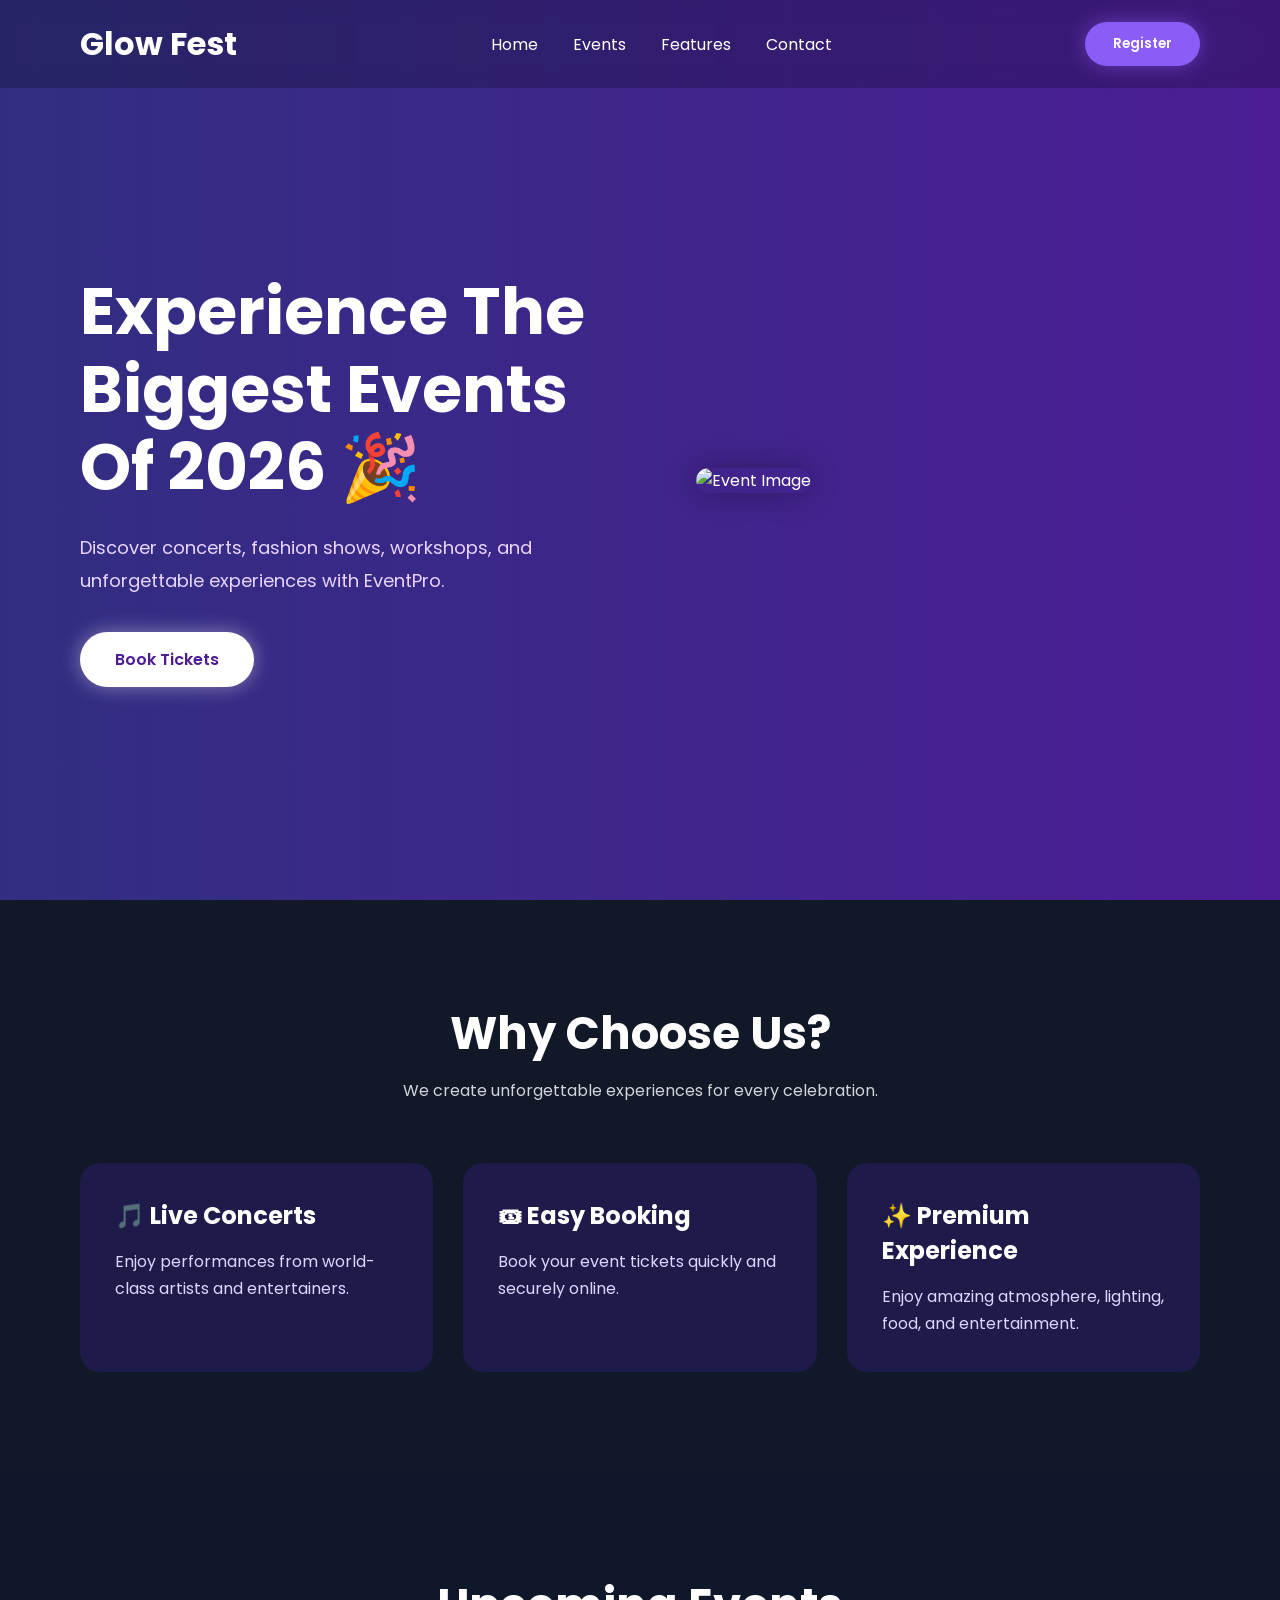
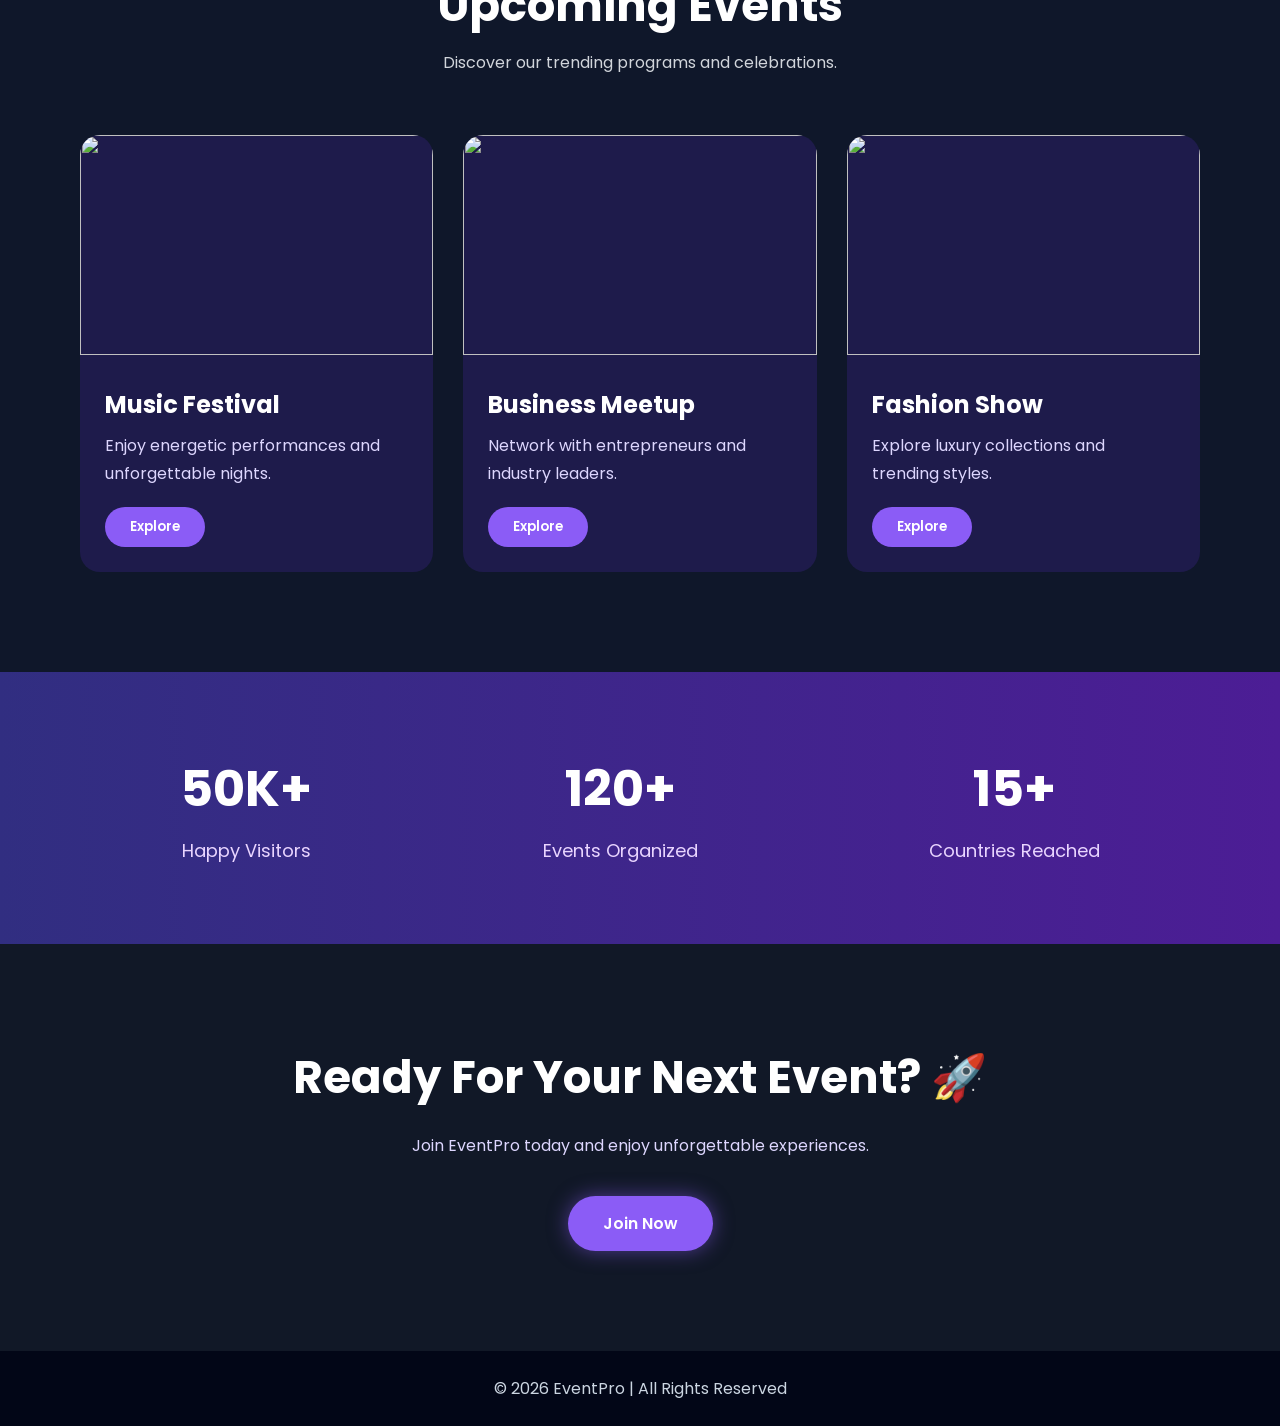
==== index.html @ 67b25c0a "Rename event.html to index.html" ====
<!DOCTYPE html>
<html lang="en">
<head>
    <meta charset="UTF-8">
    <meta name="viewport" content="width=device-width, initial-scale=1.0">
    <title>GlowFest</title>
    <link href="https://fonts.googleapis.com/css2?family=Poppins:wght@300;400;500;600;700&display=swap" rel="stylesheet">

    <style>

        *{
            margin:0;
            padding:0;
            box-sizing:border-box;
            font-family:'Poppins',sans-serif;
        }

        body{
            background:#0f172a;
            color:white;
        }

        nav{
            width:100%;
            padding:20px 80px;
            display:flex;
            justify-content:space-between;
            align-items:center;
            position:fixed;
            top:0;
            left:0;
            background:rgba(0,0,0,0.2);
            backdrop-filter:blur(10px);
            z-index:1000;
        }

        .logo{
            font-size:32px;
            font-weight:700;
            color:white;
        }

        nav ul{
            display:flex;
            list-style:none;
            gap:35px;
        }

        nav ul li a{
            text-decoration:none;
            color:white;
            transition:0.3s;
        }

        nav ul li a:hover{
            color:#c4b5fd;
        }

        .nav-btn{
            padding:12px 28px;
            border:none;
            border-radius:30px;
            background:#8b5cf6;
            color:white;
            cursor:pointer;
            transition:0.3s;
            font-weight:600;
            box-shadow:0 0 20px rgba(139,92,246,0.5);
        }

        .nav-btn:hover{
            background:#7c3aed;
            transform:scale(1.05);
        }

        .hero{
            min-height:100vh;
            display:flex;
            justify-content:space-between;
            align-items:center;
            padding:140px 80px 80px;
            background: linear-gradient(to right, #312e81, #4c1d95);
        }

        .hero-text{
            width:50%;
        }

        .hero-text h1{
            font-size:65px;
            line-height:1.2;
            margin-bottom:25px;
            color:white;
        }

        .hero-text p{
            font-size:18px;
            line-height:1.8;
            margin-bottom:35px;
            color:#e9d5ff;
        }

        .hero-btn{
            padding:15px 35px;
            border:none;
            border-radius:35px;
            background:white;
            color:#4c1d95;
            font-size:16px;
            font-weight:600;
            cursor:pointer;
            transition:0.3s;
            box-shadow:0 0 20px rgba(255,255,255,0.4);
        }

        .hero-btn:hover{
            background:#ede9fe;
            transform:translateY(-5px);
        }

        .hero-image{
            width:45%;
        }

        .hero-image img{
            width:100%;
            border-radius:20px;
            animation:float 3s ease-in-out infinite;
            box-shadow:0 0 30px rgba(0,0,0,0.3);
        }

        @keyframes float{

            0%{
                transform:translateY(0px);
            }

            50%{
                transform:translateY(-15px);
            }

            100%{
                transform:translateY(0px);
            }

        }

        .features{
            padding:100px 80px;
            background:#111827;
        }

        .section-title{
            text-align:center;
            margin-bottom:60px;
        }

        .section-title h2{
            font-size:45px;
            margin-bottom:10px;
            color:white;
        }

        .section-title p{
            color:#d1d5db;
        }

        .feature-container{
            display:grid;
            grid-template-columns:repeat(auto-fit,minmax(250px,1fr));
            gap:30px;
        }

        .card{
            background:#1e1b4b;
            padding:35px;
            border-radius:20px;
            transition:0.3s;
        }

        .card:hover{
            transform:translateY(-10px);
            background:#312e81;
        }

        .card h3{
            font-size:24px;
            margin-bottom:15px;
            color:white;
        }

        .card p{
            color:#ddd6fe;
            line-height:1.7;
        }

        .events{
            padding:100px 80px;
            background:#0f172a;
        }

        .event-container{
            display:grid;
            grid-template-columns:repeat(auto-fit,minmax(300px,1fr));
            gap:30px;
        }

        .event-card{
            background:#1e1b4b;
            border-radius:20px;
            overflow:hidden;
            transition:0.3s;
        }

        .event-card:hover{
            transform:scale(1.03);
        }

        .event-card img{
            width:100%;
            height:220px;
            object-fit:cover;
        }

        .event-content{
            padding:25px;
        }

        .event-content h3{
            font-size:24px;
            margin-bottom:10px;
            color:white;
        }

        .event-content p{
            color:#ddd6fe;
            line-height:1.7;
            margin-bottom:20px;
        }

        .event-btn{
            padding:10px 25px;
            border:none;
            border-radius:25px;
            background:#8b5cf6;
            color:white;
            cursor:pointer;
            transition:0.3s;
            font-weight:600;
        }

        .event-btn:hover{
            background:#7c3aed;
        }

        .stats{
            padding:80px;
            background: linear-gradient(to right, #312e81, #4c1d95);
            display:flex;
            justify-content:space-around;
            flex-wrap:wrap;
            text-align:center;
            gap:30px;
        }

        .stat h2{
            font-size:50px;
            margin-bottom:10px;
            color:white;
        }

        .stat p{
            font-size:18px;
            color:#e9d5ff;
        }

        .contact{
            padding:100px 80px;
            background:#111827;
            text-align:center;
        }

        .contact h2{
            font-size:45px;
            margin-bottom:20px;
            color:white;
        }

        .contact p{
            color:#ddd6fe;
            margin-bottom:35px;
            line-height:1.8;
        }

        .contact button{
            padding:15px 35px;
            border:none;
            border-radius:35px;
            background:#8b5cf6;
            color:white;
            font-size:16px;
            font-weight:600;
            cursor:pointer;
            transition:0.3s;
            box-shadow:0 0 20px rgba(139,92,246,0.5);
        }

        .contact button:hover{
            background:#7c3aed;
        }

        footer{
            background:#020617;
            padding:25px;
            text-align:center;
            color:#cbd5e1;
        }

        @media(max-width:900px){

            nav{
                padding:20px 30px;
            }

            nav ul{
                display:none;
            }

            .hero{
                flex-direction:column;
                text-align:center;
                padding:140px 30px 60px;
            }

            .hero-text{
                width:100%;
            }

            .hero-text h1{
                font-size:42px;
            }

            .hero-image{
                width:100%;
                margin-top:50px;
            }

            .features,
            .events,
            .contact{
                padding:80px 30px;
            }

            .stats{
                padding:60px 30px;
            }

        }

    </style>

</head>

<body>

    <nav>

        <div class="logo">Glow Fest</div>
        <ul>
            <li><a href="#">Home</a></li>
            <li><a href="#">Events</a></li>
            <li><a href="#">Features</a></li>
            <li><a href="#">Contact</a></li>
        </ul>
        <button class="nav-btn">Register</button>

    </nav>

    <section class="hero">

        <div class="hero-text">
            <h1>Experience The Biggest Events Of 2026 🎉</h1>
            <p>
                Discover concerts, fashion shows, workshops, and unforgettable experiences with EventPro.
            </p>
            <button class="hero-btn">Book Tickets</button>
        </div>

        <div class="hero-image">
            <img src="https://images.unsplash.com/photo-1492684223066-81342ee5ff30?q=80&w=1200&auto=format&fit=crop" alt="Event Image">
        </div>

    </section>

    <section class="features">

        <div class="section-title">
            <h2>Why Choose Us?</h2>
            <p>
                We create unforgettable experiences for every celebration.
            </p>
        </div>

        <div class="feature-container">

            <div class="card">
                <h3>🎵 Live Concerts</h3>
                <p>
                    Enjoy performances from world-class artists and entertainers.
                </p>
            </div>

            <div class="card">
                <h3>🎟 Easy Booking</h3>
                <p>
                    Book your event tickets quickly and securely online.
                </p>
            </div>

            <div class="card">
                <h3>✨ Premium Experience</h3>
                <p>
                    Enjoy amazing atmosphere, lighting, food, and entertainment.
                </p>
            </div>

        </div>

    </section>

    <section class="events">

        <div class="section-title">
            <h2>Upcoming Events</h2>
            <p>
                Discover our trending programs and celebrations.
            </p>
        </div>

        <div class="event-container">

            <div class="event-card">
                <img src="https://images.unsplash.com/photo-1506157786151-b8491531f063?q=80&w=1200&auto=format&fit=crop">
                <div class="event-content">
                    <h3>Music Festival</h3>
                    <p>
                        Enjoy energetic performances and unforgettable nights.
                    </p>
                    <button class="event-btn">Explore</button>
                </div>
            </div>

            <div class="event-card">
                <img src="https://images.unsplash.com/photo-1511578314322-379afb476865?q=80&w=1200&auto=format&fit=crop">
                <div class="event-content">
                    <h3>Business Meetup</h3>
                    <p>
                        Network with entrepreneurs and industry leaders.
                    </p>
                    <button class="event-btn">Explore</button>
                </div>
            </div>

            <div class="event-card">
                <img src="https://images.unsplash.com/photo-1529156069898-49953e39b3ac?q=80&w=1200&auto=format&fit=crop">
                <div class="event-content">
                    <h3>Fashion Show</h3>
                    <p>
                        Explore luxury collections and trending styles.
                    </p>
                    <button class="event-btn">Explore</button>
                </div>
            </div>

        </div>

    </section>

    <section class="stats">

        <div class="stat">
            <h2>50K+</h2>
            <p>Happy Visitors</p>
        </div>

        <div class="stat">
            <h2>120+</h2>
            <p>Events Organized</p>
        </div>

        <div class="stat">
            <h2>15+</h2>
            <p>Countries Reached</p>
        </div>

    </section>

    <section class="contact">

        <h2>Ready For Your Next Event? 🚀</h2>
        <p>
            Join EventPro today and enjoy unforgettable experiences.
        </p>
        <button>Join Now</button>

    </section>

    <footer>
        © 2026 EventPro | All Rights Reserved
    </footer>

</body>
</html>
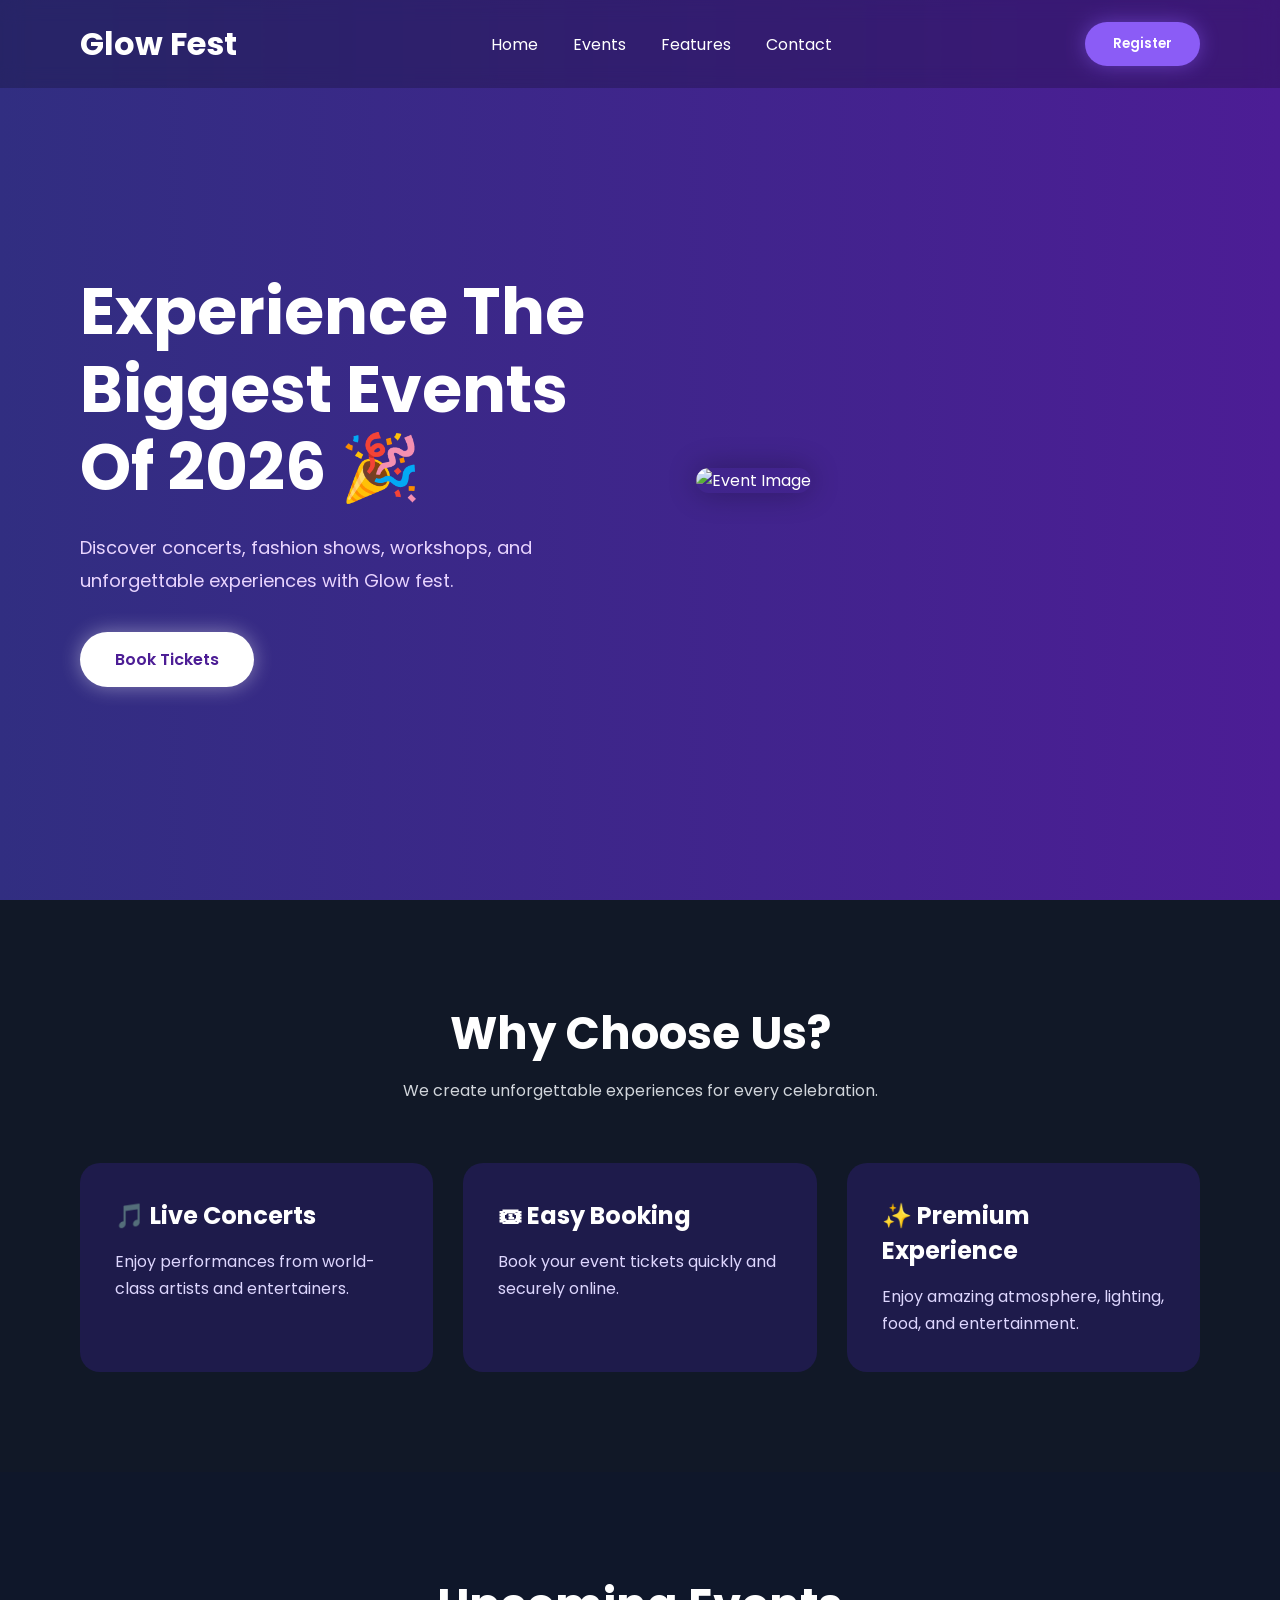
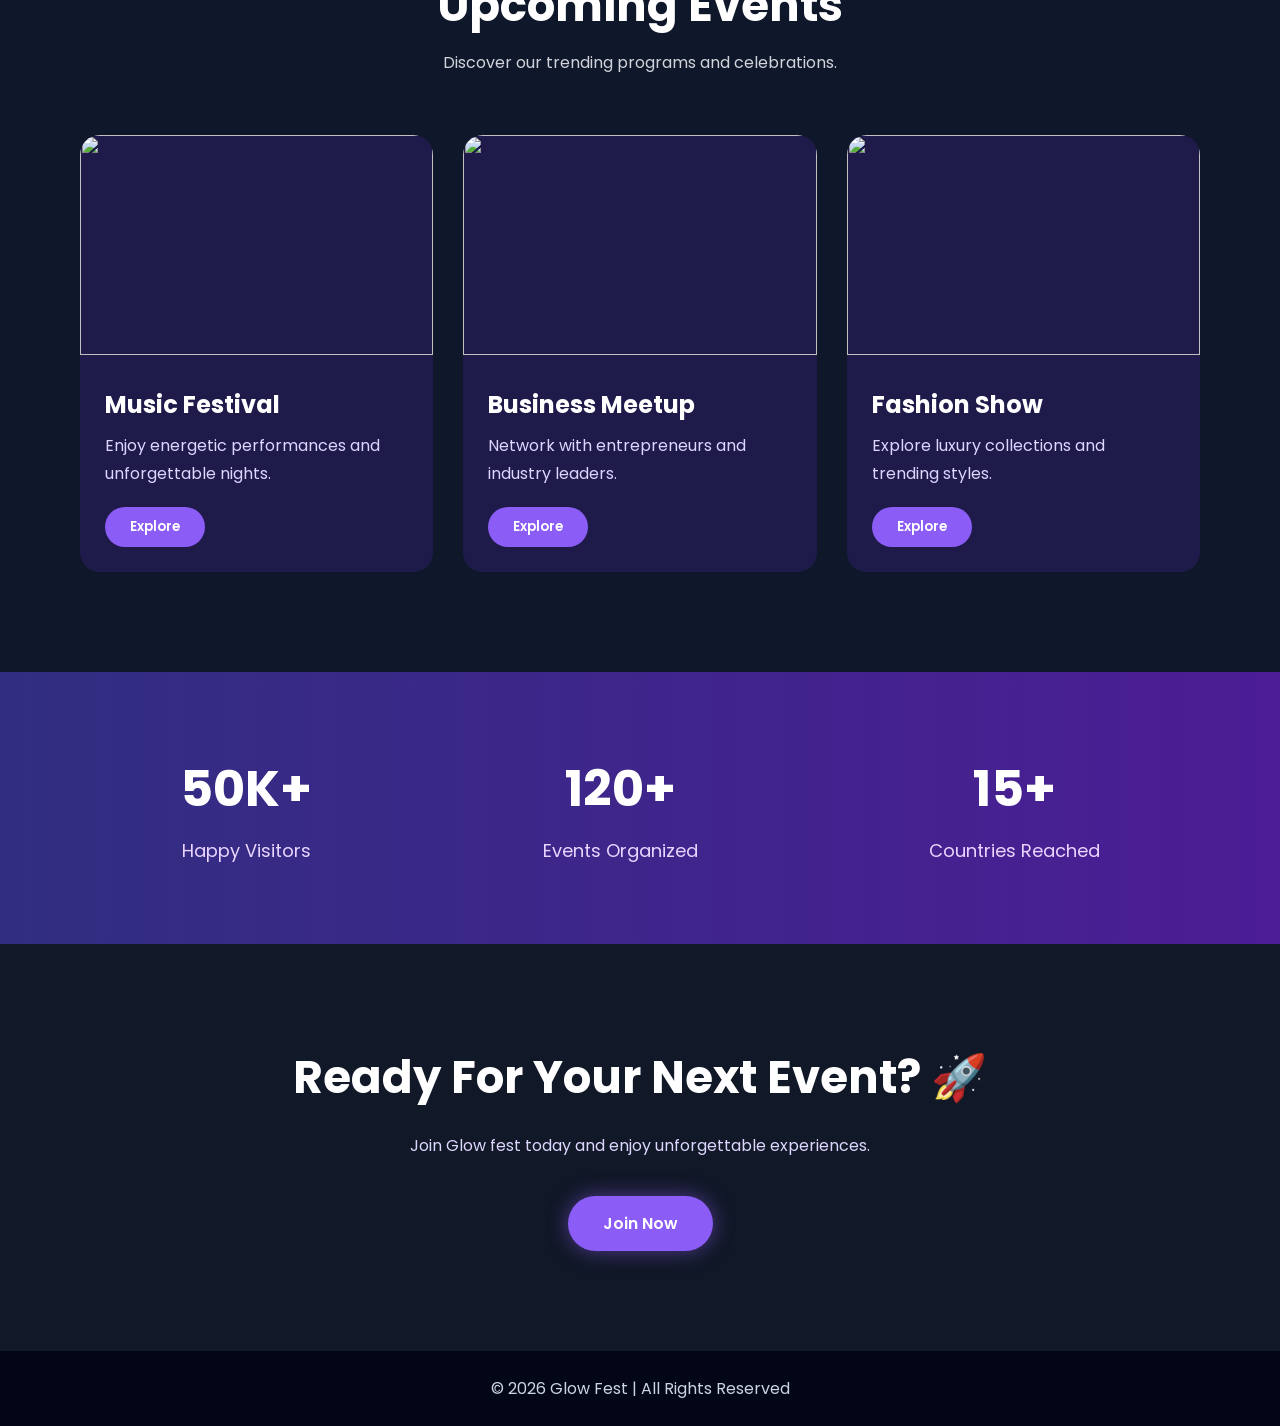
==== commit 6fa9beff: "Update index.html" ====
--- a/index.html
+++ b/index.html
@@ -4,6 +4,7 @@
     <meta charset="UTF-8">
     <meta name="viewport" content="width=device-width, initial-scale=1.0">
     <title>GlowFest</title>
+
     <link href="https://fonts.googleapis.com/css2?family=Poppins:wght@300;400;500;600;700&display=swap" rel="stylesheet">
 
     <style>
@@ -381,7 +382,7 @@
         <div class="hero-text">
             <h1>Experience The Biggest Events Of 2026 🎉</h1>
             <p>
-                Discover concerts, fashion shows, workshops, and unforgettable experiences with EventPro.
+                Discover concerts, fashion shows, workshops, and unforgettable experiences with Glow fest.
             </p>
             <button class="hero-btn">Book Tickets</button>
         </div>
@@ -499,14 +500,14 @@
 
         <h2>Ready For Your Next Event? 🚀</h2>
         <p>
-            Join EventPro today and enjoy unforgettable experiences.
+            Join Glow fest today and enjoy unforgettable experiences.
         </p>
         <button>Join Now</button>
 
     </section>
 
     <footer>
-        © 2026 EventPro | All Rights Reserved
+        © 2026 Glow Fest | All Rights Reserved
     </footer>
 
 </body>
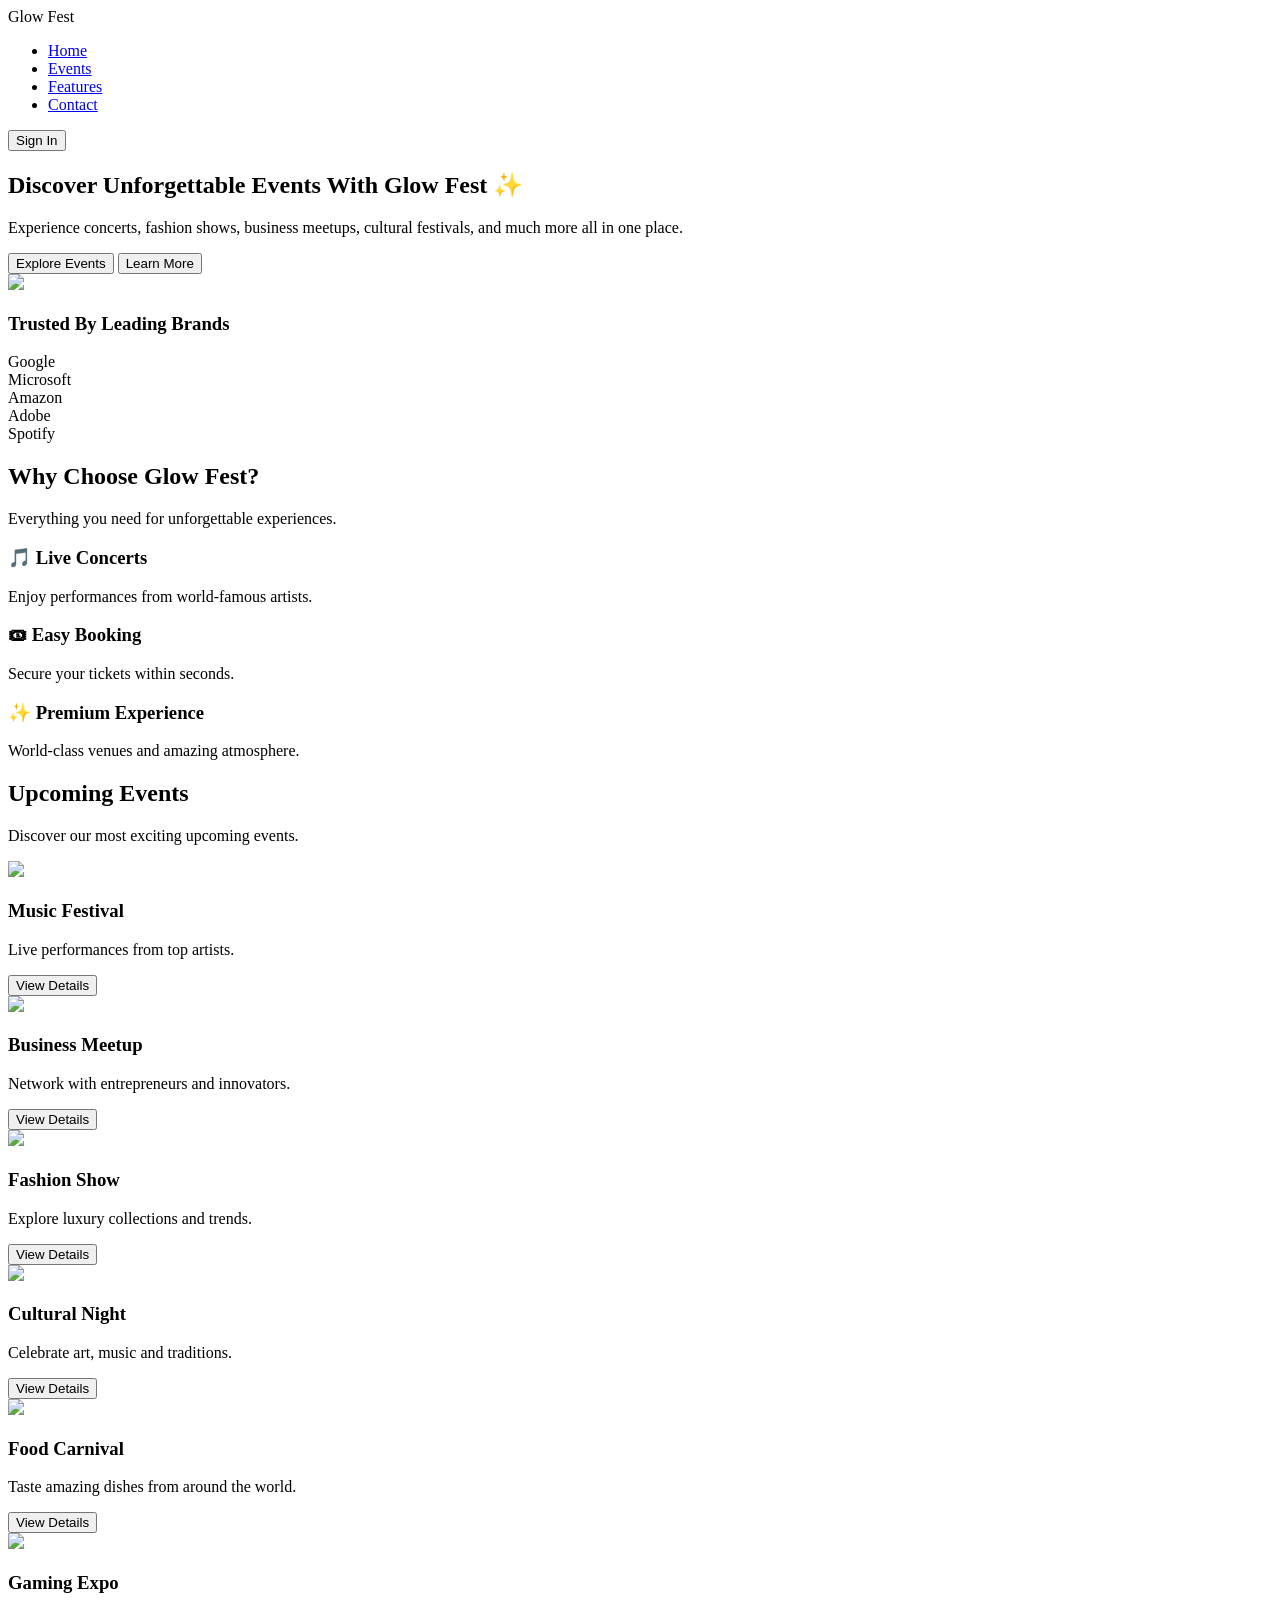
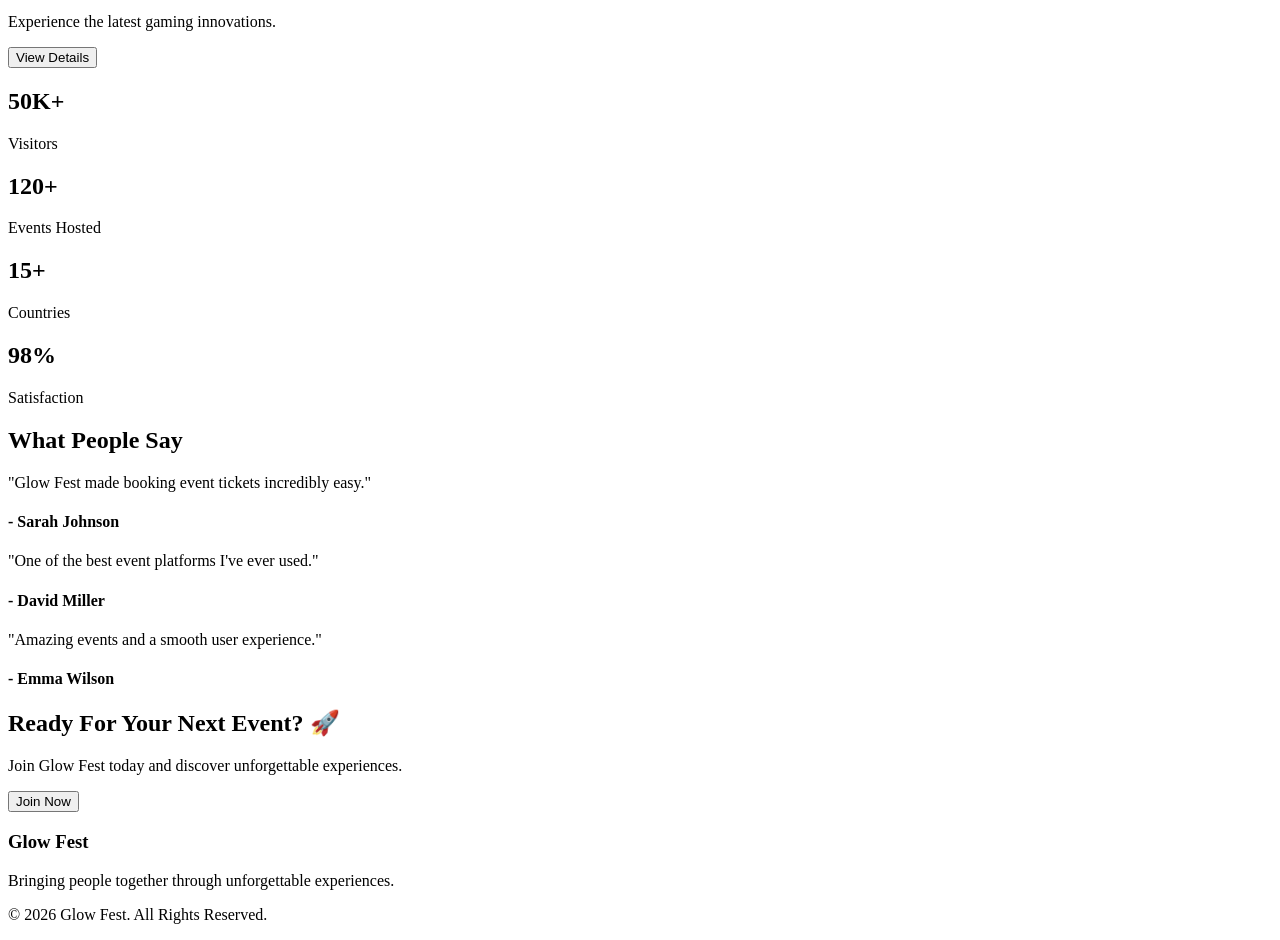
==== commit f4b530ce: "updated landing page" ====
--- a/index.html
+++ b/index.html
@@ -3,402 +3,83 @@
 <head>
     <meta charset="UTF-8">
     <meta name="viewport" content="width=device-width, initial-scale=1.0">
-    <title>GlowFest</title>
-
-    <link href="https://fonts.googleapis.com/css2?family=Poppins:wght@300;400;500;600;700&display=swap" rel="stylesheet">
-
-    <style>
-
-        *{
-            margin:0;
-            padding:0;
-            box-sizing:border-box;
-            font-family:'Poppins',sans-serif;
-        }
-
-        body{
-            background:#0f172a;
-            color:white;
-        }
-
-        nav{
-            width:100%;
-            padding:20px 80px;
-            display:flex;
-            justify-content:space-between;
-            align-items:center;
-            position:fixed;
-            top:0;
-            left:0;
-            background:rgba(0,0,0,0.2);
-            backdrop-filter:blur(10px);
-            z-index:1000;
-        }
-
-        .logo{
-            font-size:32px;
-            font-weight:700;
-            color:white;
-        }
-
-        nav ul{
-            display:flex;
-            list-style:none;
-            gap:35px;
-        }
-
-        nav ul li a{
-            text-decoration:none;
-            color:white;
-            transition:0.3s;
-        }
-
-        nav ul li a:hover{
-            color:#c4b5fd;
-        }
-
-        .nav-btn{
-            padding:12px 28px;
-            border:none;
-            border-radius:30px;
-            background:#8b5cf6;
-            color:white;
-            cursor:pointer;
-            transition:0.3s;
-            font-weight:600;
-            box-shadow:0 0 20px rgba(139,92,246,0.5);
-        }
-
-        .nav-btn:hover{
-            background:#7c3aed;
-            transform:scale(1.05);
-        }
-
-        .hero{
-            min-height:100vh;
-            display:flex;
-            justify-content:space-between;
-            align-items:center;
-            padding:140px 80px 80px;
-            background: linear-gradient(to right, #312e81, #4c1d95);
-        }
-
-        .hero-text{
-            width:50%;
-        }
-
-        .hero-text h1{
-            font-size:65px;
-            line-height:1.2;
-            margin-bottom:25px;
-            color:white;
-        }
-
-        .hero-text p{
-            font-size:18px;
-            line-height:1.8;
-            margin-bottom:35px;
-            color:#e9d5ff;
-        }
-
-        .hero-btn{
-            padding:15px 35px;
-            border:none;
-            border-radius:35px;
-            background:white;
-            color:#4c1d95;
-            font-size:16px;
-            font-weight:600;
-            cursor:pointer;
-            transition:0.3s;
-            box-shadow:0 0 20px rgba(255,255,255,0.4);
-        }
-
-        .hero-btn:hover{
-            background:#ede9fe;
-            transform:translateY(-5px);
-        }
-
-        .hero-image{
-            width:45%;
-        }
-
-        .hero-image img{
-            width:100%;
-            border-radius:20px;
-            animation:float 3s ease-in-out infinite;
-            box-shadow:0 0 30px rgba(0,0,0,0.3);
-        }
-
-        @keyframes float{
-
-            0%{
-                transform:translateY(0px);
-            }
-
-            50%{
-                transform:translateY(-15px);
-            }
-
-            100%{
-                transform:translateY(0px);
-            }
-
-        }
-
-        .features{
-            padding:100px 80px;
-            background:#111827;
-        }
-
-        .section-title{
-            text-align:center;
-            margin-bottom:60px;
-        }
-
-        .section-title h2{
-            font-size:45px;
-            margin-bottom:10px;
-            color:white;
-        }
-
-        .section-title p{
-            color:#d1d5db;
-        }
-
-        .feature-container{
-            display:grid;
-            grid-template-columns:repeat(auto-fit,minmax(250px,1fr));
-            gap:30px;
-        }
-
-        .card{
-            background:#1e1b4b;
-            padding:35px;
-            border-radius:20px;
-            transition:0.3s;
-        }
-
-        .card:hover{
-            transform:translateY(-10px);
-            background:#312e81;
-        }
-
-        .card h3{
-            font-size:24px;
-            margin-bottom:15px;
-            color:white;
-        }
-
-        .card p{
-            color:#ddd6fe;
-            line-height:1.7;
-        }
-
-        .events{
-            padding:100px 80px;
-            background:#0f172a;
-        }
-
-        .event-container{
-            display:grid;
-            grid-template-columns:repeat(auto-fit,minmax(300px,1fr));
-            gap:30px;
-        }
-
-        .event-card{
-            background:#1e1b4b;
-            border-radius:20px;
-            overflow:hidden;
-            transition:0.3s;
-        }
-
-        .event-card:hover{
-            transform:scale(1.03);
-        }
-
-        .event-card img{
-            width:100%;
-            height:220px;
-            object-fit:cover;
-        }
-
-        .event-content{
-            padding:25px;
-        }
-
-        .event-content h3{
-            font-size:24px;
-            margin-bottom:10px;
-            color:white;
-        }
-
-        .event-content p{
-            color:#ddd6fe;
-            line-height:1.7;
-            margin-bottom:20px;
-        }
-
-        .event-btn{
-            padding:10px 25px;
-            border:none;
-            border-radius:25px;
-            background:#8b5cf6;
-            color:white;
-            cursor:pointer;
-            transition:0.3s;
-            font-weight:600;
-        }
-
-        .event-btn:hover{
-            background:#7c3aed;
-        }
-
-        .stats{
-            padding:80px;
-            background: linear-gradient(to right, #312e81, #4c1d95);
-            display:flex;
-            justify-content:space-around;
-            flex-wrap:wrap;
-            text-align:center;
-            gap:30px;
-        }
-
-        .stat h2{
-            font-size:50px;
-            margin-bottom:10px;
-            color:white;
-        }
-
-        .stat p{
-            font-size:18px;
-            color:#e9d5ff;
-        }
-
-        .contact{
-            padding:100px 80px;
-            background:#111827;
-            text-align:center;
-        }
-
-        .contact h2{
-            font-size:45px;
-            margin-bottom:20px;
-            color:white;
-        }
-
-        .contact p{
-            color:#ddd6fe;
-            margin-bottom:35px;
-            line-height:1.8;
-        }
-
-        .contact button{
-            padding:15px 35px;
-            border:none;
-            border-radius:35px;
-            background:#8b5cf6;
-            color:white;
-            font-size:16px;
-            font-weight:600;
-            cursor:pointer;
-            transition:0.3s;
-            box-shadow:0 0 20px rgba(139,92,246,0.5);
-        }
-
-        .contact button:hover{
-            background:#7c3aed;
-        }
-
-        footer{
-            background:#020617;
-            padding:25px;
-            text-align:center;
-            color:#cbd5e1;
-        }
-
-        @media(max-width:900px){
-
-            nav{
-                padding:20px 30px;
-            }
-
-            nav ul{
-                display:none;
-            }
-
-            .hero{
-                flex-direction:column;
-                text-align:center;
-                padding:140px 30px 60px;
-            }
-
-            .hero-text{
-                width:100%;
-            }
-
-            .hero-text h1{
-                font-size:42px;
-            }
-
-            .hero-image{
-                width:100%;
-                margin-top:50px;
-            }
-
-            .features,
-            .events,
-            .contact{
-                padding:80px 30px;
-            }
-
-            .stats{
-                padding:60px 30px;
-            }
-
-        }
-
-    </style>
-
+    <title>Glow Fest</title>
+
+    <link href="https://fonts.googleapis.com/css2?family=Poppins:wght@300;400;500;600;700;800&display=swap" rel="stylesheet">
 </head>
 
 <body>
 
     <nav>
-
         <div class="logo">Glow Fest</div>
-        <ul>
-            <li><a href="#">Home</a></li>
-            <li><a href="#">Events</a></li>
-            <li><a href="#">Features</a></li>
-            <li><a href="#">Contact</a></li>
-        </ul>
-        <button class="nav-btn">Register</button>
-
+
+        <div class="nav-right">
+            <ul>
+                <li><a href="#">Home</a></li>
+                <li><a href="#events">Events</a></li>
+                <li><a href="#features">Features</a></li>
+                <li><a href="#contact">Contact</a></li>
+            </ul>
+
+            <button class="nav-btn">Sign In</button>
+        </div>
     </nav>
 
     <section class="hero">
 
         <div class="hero-text">
-            <h1>Experience The Biggest Events Of 2026 🎉</h1>
+
+            <h1>
+                Discover Unforgettable Events With Glow Fest ✨
+            </h1>
+
             <p>
-                Discover concerts, fashion shows, workshops, and unforgettable experiences with Glow fest.
+                Experience concerts, fashion shows, business meetups,
+                cultural festivals, and much more all in one place.
             </p>
-            <button class="hero-btn">Book Tickets</button>
+
+            <div class="hero-buttons">
+                <button class="hero-btn">
+                    Explore Events
+                </button>
+
+                <button class="hero-btn secondary-btn">
+                    Learn More
+                </button>
+            </div>
+
         </div>
 
         <div class="hero-image">
-            <img src="https://images.unsplash.com/photo-1492684223066-81342ee5ff30?q=80&w=1200&auto=format&fit=crop" alt="Event Image">
-        </div>
-
-    </section>
-
-    <section class="features">
+
+            <img src="https://images.unsplash.com/photo-1492684223066-81342ee5ff30?q=80&w=1200&auto=format&fit=crop">
+
+        </div>
+
+    </section>
+
+    <section class="trusted">
+
+        <h3>Trusted By Leading Brands</h3>
+
+        <div class="brand-container">
+
+            <div class="brand">Google</div>
+            <div class="brand">Microsoft</div>
+            <div class="brand">Amazon</div>
+            <div class="brand">Adobe</div>
+            <div class="brand">Spotify</div>
+
+        </div>
+
+    </section>
+
+    <section class="features" id="features">
 
         <div class="section-title">
-            <h2>Why Choose Us?</h2>
+            <h2>Why Choose Glow Fest?</h2>
             <p>
-                We create unforgettable experiences for every celebration.
+                Everything you need for unforgettable experiences.
             </p>
         </div>
 
@@ -407,34 +88,35 @@
             <div class="card">
                 <h3>🎵 Live Concerts</h3>
                 <p>
-                    Enjoy performances from world-class artists and entertainers.
+                    Enjoy performances from world-famous artists.
                 </p>
             </div>
 
             <div class="card">
                 <h3>🎟 Easy Booking</h3>
                 <p>
-                    Book your event tickets quickly and securely online.
+                    Secure your tickets within seconds.
                 </p>
             </div>
 
             <div class="card">
                 <h3>✨ Premium Experience</h3>
                 <p>
-                    Enjoy amazing atmosphere, lighting, food, and entertainment.
-                </p>
-            </div>
-
-        </div>
-
-    </section>
-
-    <section class="events">
+                    World-class venues and amazing atmosphere.
+                </p>
+            </div>
+
+        </div>
+
+    </section>
+
+    <section class="events" id="events">
 
         <div class="section-title">
             <h2>Upcoming Events</h2>
+
             <p>
-                Discover our trending programs and celebrations.
+                Discover our most exciting upcoming events.
             </p>
         </div>
 
@@ -442,34 +124,97 @@
 
             <div class="event-card">
                 <img src="https://images.unsplash.com/photo-1506157786151-b8491531f063?q=80&w=1200&auto=format&fit=crop">
+
                 <div class="event-content">
                     <h3>Music Festival</h3>
-                    <p>
-                        Enjoy energetic performances and unforgettable nights.
-                    </p>
-                    <button class="event-btn">Explore</button>
+
+                    <p>
+                        Live performances from top artists.
+                    </p>
+
+                    <button class="event-btn">
+                        View Details
+                    </button>
                 </div>
             </div>
 
             <div class="event-card">
                 <img src="https://images.unsplash.com/photo-1511578314322-379afb476865?q=80&w=1200&auto=format&fit=crop">
+
                 <div class="event-content">
                     <h3>Business Meetup</h3>
-                    <p>
-                        Network with entrepreneurs and industry leaders.
-                    </p>
-                    <button class="event-btn">Explore</button>
+
+                    <p>
+                        Network with entrepreneurs and innovators.
+                    </p>
+
+                    <button class="event-btn">
+                        View Details
+                    </button>
                 </div>
             </div>
 
             <div class="event-card">
                 <img src="https://images.unsplash.com/photo-1529156069898-49953e39b3ac?q=80&w=1200&auto=format&fit=crop">
+
                 <div class="event-content">
                     <h3>Fashion Show</h3>
-                    <p>
-                        Explore luxury collections and trending styles.
-                    </p>
-                    <button class="event-btn">Explore</button>
+
+                    <p>
+                        Explore luxury collections and trends.
+                    </p>
+
+                    <button class="event-btn">
+                        View Details
+                    </button>
+                </div>
+            </div>
+
+            <div class="event-card">
+                <img src="https://images.unsplash.com/photo-1517457373958-b7bdd4587205?q=80&w=1200&auto=format&fit=crop">
+
+                <div class="event-content">
+                    <h3>Cultural Night</h3>
+
+                    <p>
+                        Celebrate art, music and traditions.
+                    </p>
+
+                    <button class="event-btn">
+                        View Details
+                    </button>
+                </div>
+            </div>
+
+            <div class="event-card">
+                <img src="https://images.unsplash.com/photo-1558008258-3256797b43f3?q=80&w=1200&auto=format&fit=crop">
+
+                <div class="event-content">
+                    <h3>Food Carnival</h3>
+
+                    <p>
+                        Taste amazing dishes from around the world.
+                    </p>
+
+                    <button class="event-btn">
+                        View Details
+                    </button>
+                </div>
+            </div>
+
+            <div class="event-card">
+                <img src="https://images.unsplash.com/photo-1542751110-97427bbecf20?q=80&w=1200&auto=format&fit=crop">
+
+                <div class="event-content">
+                    <h3>Gaming Expo</h3>
+
+                    <p>
+                        Experience the latest gaming innovations.
+                    </p>
+
+                    <button class="event-btn">
+                        View Details
+                    </button>
                 </div>
             </div>
 
@@ -481,34 +226,90 @@
 
         <div class="stat">
             <h2>50K+</h2>
-            <p>Happy Visitors</p>
+            <p>Visitors</p>
         </div>
 
         <div class="stat">
             <h2>120+</h2>
-            <p>Events Organized</p>
+            <p>Events Hosted</p>
         </div>
 
         <div class="stat">
             <h2>15+</h2>
-            <p>Countries Reached</p>
-        </div>
-
-    </section>
-
-    <section class="contact">
+            <p>Countries</p>
+        </div>
+
+        <div class="stat">
+            <h2>98%</h2>
+            <p>Satisfaction</p>
+        </div>
+
+    </section>
+
+    <section class="testimonials">
+
+        <div class="section-title">
+            <h2>What People Say</h2>
+        </div>
+
+        <div class="testimonial-container">
+
+            <div class="testimonial-card">
+                <p>
+                    "Glow Fest made booking event tickets incredibly easy."
+                </p>
+
+                <h4>- Sarah Johnson</h4>
+            </div>
+
+            <div class="testimonial-card">
+                <p>
+                    "One of the best event platforms I've ever used."
+                </p>
+
+                <h4>- David Miller</h4>
+            </div>
+
+            <div class="testimonial-card">
+                <p>
+                    "Amazing events and a smooth user experience."
+                </p>
+
+                <h4>- Emma Wilson</h4>
+            </div>
+
+        </div>
+
+    </section>
+
+    <section class="contact" id="contact">
 
         <h2>Ready For Your Next Event? 🚀</h2>
+
         <p>
-            Join Glow fest today and enjoy unforgettable experiences.
+            Join Glow Fest today and discover unforgettable experiences.
         </p>
-        <button>Join Now</button>
+
+        <button>
+            Join Now
+        </button>
 
     </section>
 
     <footer>
-        © 2026 Glow Fest | All Rights Reserved
+
+        <h3>Glow Fest</h3>
+
+        <p>
+            Bringing people together through unforgettable experiences.
+        </p>
+
+        <p>
+            © 2026 Glow Fest. All Rights Reserved.
+        </p>
+
     </footer>
 
 </body>
 </html>
+
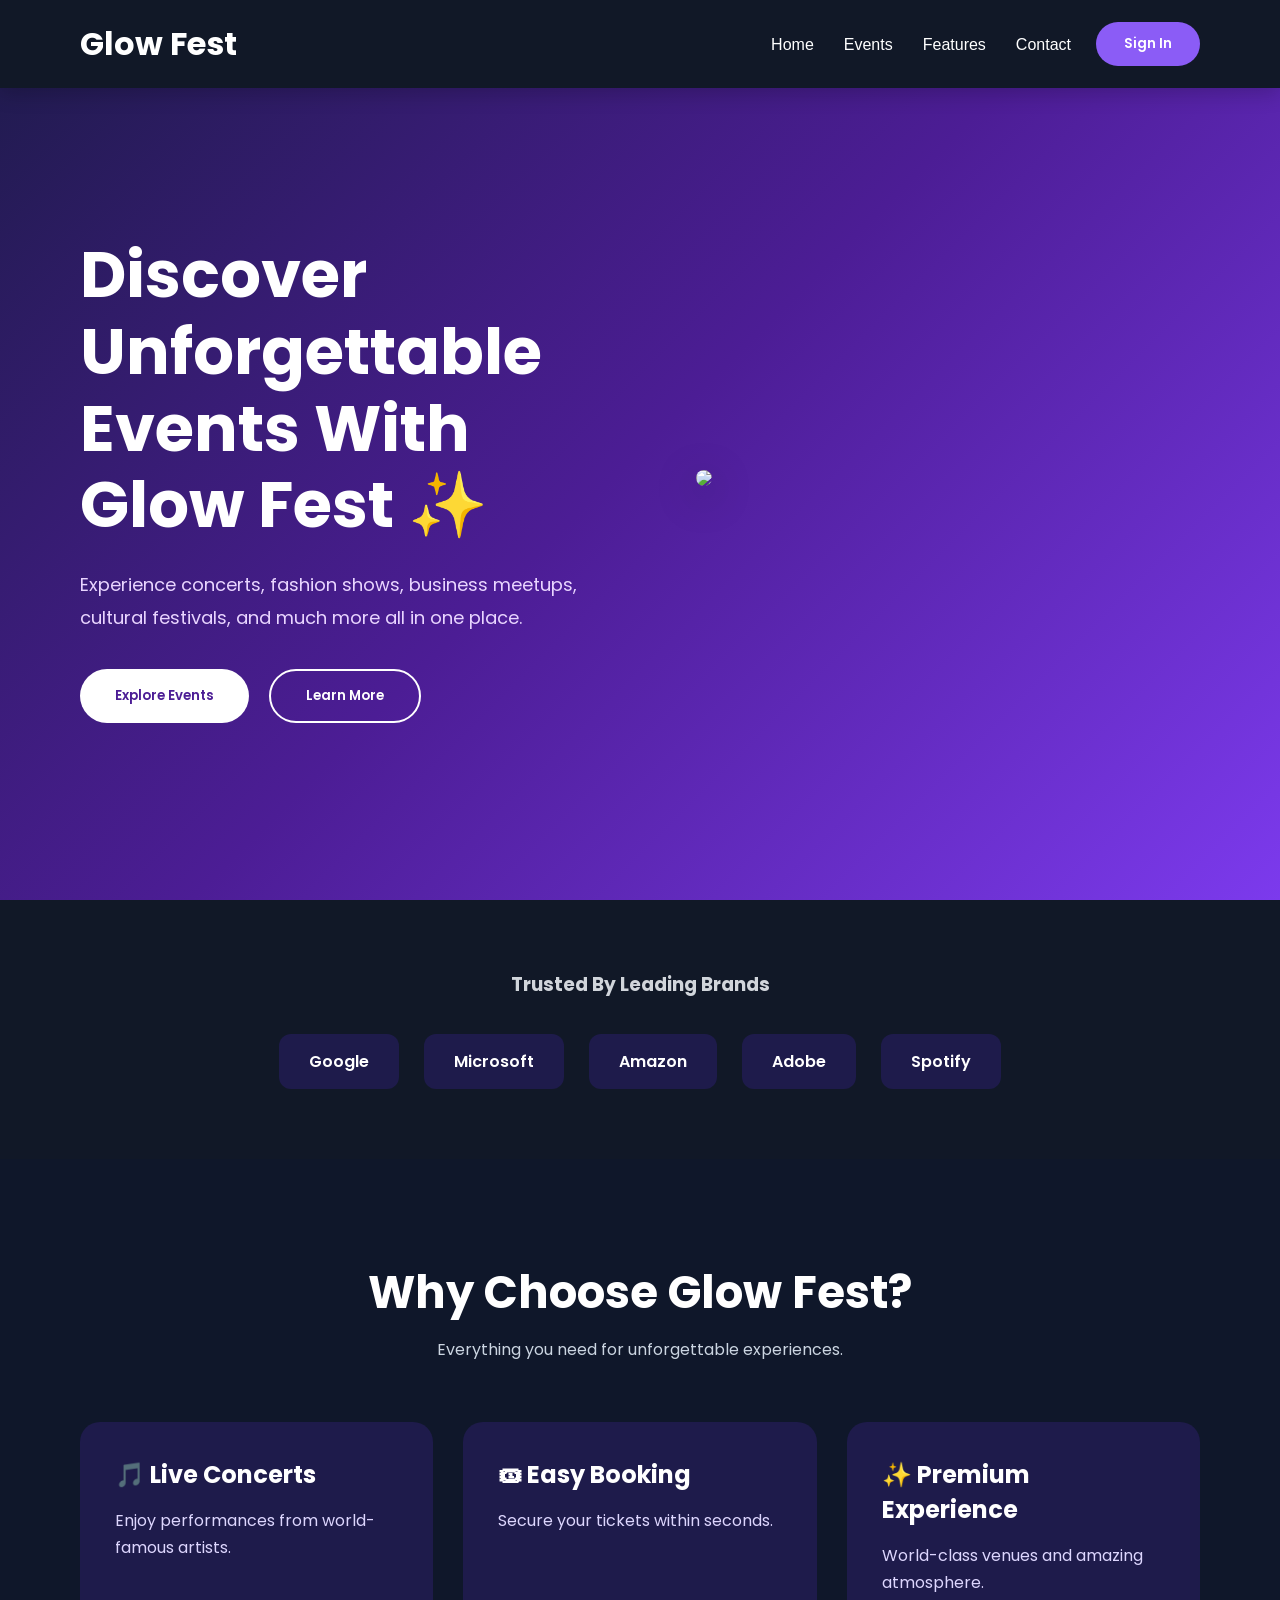
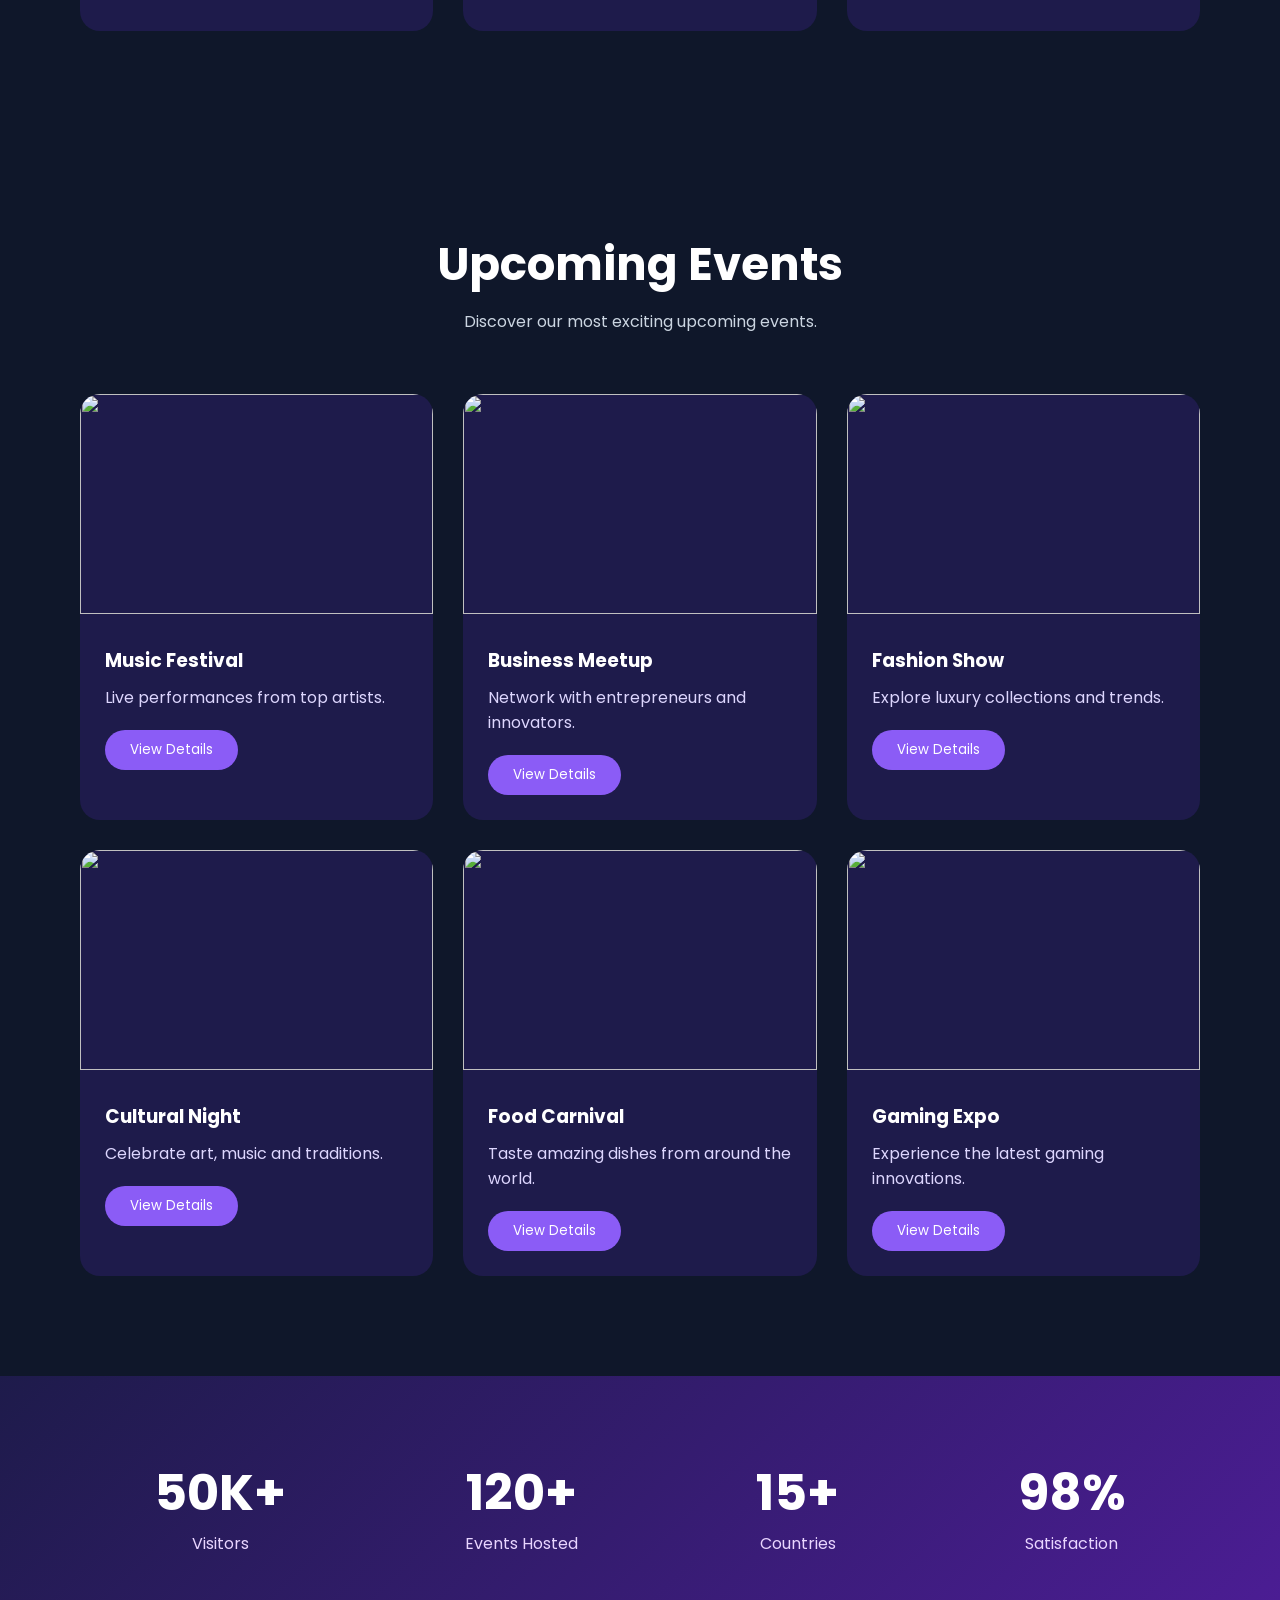
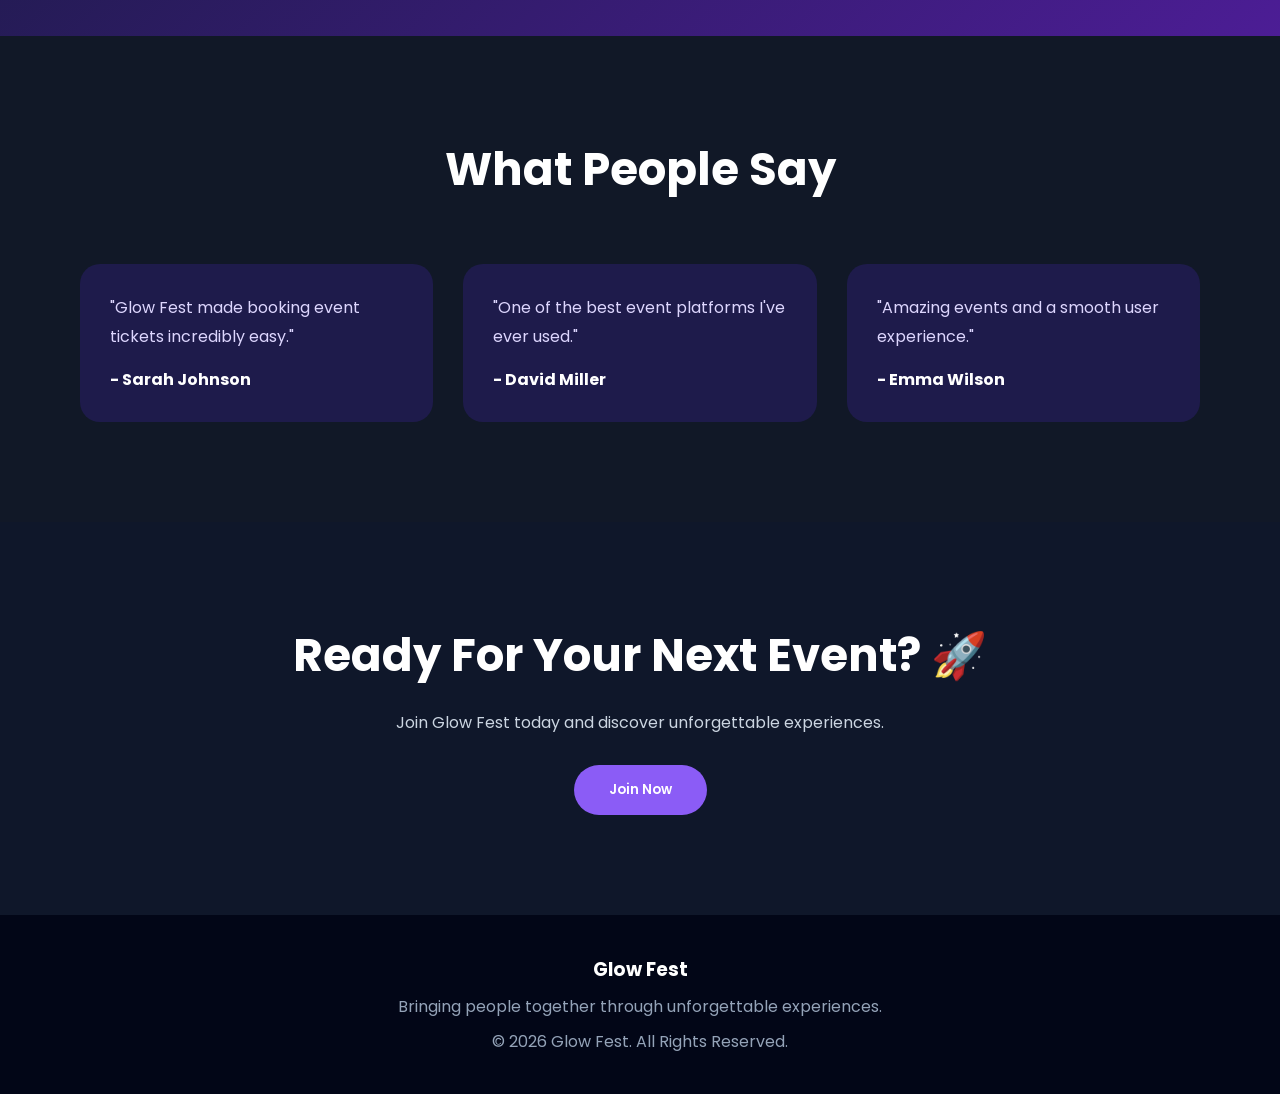
==== commit 9fb7bd4f: "updated landing page" ====
--- a/index.html
+++ b/index.html
@@ -4,6 +4,7 @@
     <meta charset="UTF-8">
     <meta name="viewport" content="width=device-width, initial-scale=1.0">
     <title>Glow Fest</title>
+    <link rel="stylesheet" href="style.css">
 
     <link href="https://fonts.googleapis.com/css2?family=Poppins:wght@300;400;500;600;700;800&display=swap" rel="stylesheet">
 </head>
--- a/style.css
+++ b/style.css
@@ -0,0 +1,385 @@
+*{
+    margin:0;
+    padding:0;
+    box-sizing:border-box;
+    font-family:'Poppins',sans-serif;
+}
+
+html{
+    scroll-behavior:smooth;
+}
+
+body{
+    background:#0f172a;
+    color:white;
+}
+
+nav{
+    width:100%;
+    padding:20px 80px;
+    display:flex;
+    justify-content:space-between;
+    align-items:center;
+    position:fixed;
+    top:0;
+    left:0;
+    background:#111827;
+    z-index:1000;
+    box-shadow:0 5px 20px rgba(0,0,0,0.2);
+}
+
+.logo{
+    font-size:32px;
+    font-weight:700;
+}
+
+.nav-right{
+    display:flex;
+    align-items:center;
+    gap:25px;
+}
+
+nav ul{
+    display:flex;
+    list-style:none;
+    gap:30px;
+}
+
+nav ul li a{
+    text-decoration:none;
+    color:white;
+    font-weight:500;
+    transition:0.3s;
+}
+
+nav ul li a:hover{
+    color:#c4b5fd;
+}
+
+.nav-btn{
+    padding:12px 28px;
+    border:none;
+    border-radius:30px;
+    background:#8b5cf6;
+    color:white;
+    cursor:pointer;
+    font-weight:600;
+    transition:0.3s;
+}
+
+.nav-btn:hover{
+    background:#7c3aed;
+}
+
+.hero{
+    min-height:100vh;
+    display:flex;
+    align-items:center;
+    justify-content:space-between;
+    padding:140px 80px 80px;
+    background:linear-gradient(135deg,#1e1b4b,#4c1d95,#7c3aed);
+}
+
+.hero-text{
+    width:50%;
+}
+
+.hero-text h1{
+    font-size:64px;
+    line-height:1.2;
+    margin-bottom:25px;
+}
+
+.hero-text p{
+    font-size:18px;
+    color:#e9d5ff;
+    line-height:1.8;
+    margin-bottom:35px;
+}
+
+.hero-buttons{
+    display:flex;
+    gap:20px;
+}
+
+.hero-btn{
+    padding:15px 35px;
+    border:none;
+    border-radius:30px;
+    background:white;
+    color:#4c1d95;
+    font-weight:600;
+    cursor:pointer;
+    transition:0.3s;
+}
+
+.hero-btn:hover{
+    transform:translateY(-4px);
+}
+
+.secondary-btn{
+    background:transparent;
+    border:2px solid white;
+    color:white;
+}
+
+.hero-image{
+    width:45%;
+}
+
+.hero-image img{
+    width:100%;
+    border-radius:20px;
+    box-shadow:0 10px 40px rgba(0,0,0,0.4);
+}
+
+.trusted{
+    padding:70px 80px;
+    text-align:center;
+    background:#111827;
+}
+
+.trusted h3{
+    margin-bottom:35px;
+    color:#d1d5db;
+}
+
+.brand-container{
+    display:flex;
+    justify-content:center;
+    flex-wrap:wrap;
+    gap:25px;
+}
+
+.brand{
+    background:#1e1b4b;
+    padding:15px 30px;
+    border-radius:12px;
+    font-weight:600;
+}
+
+.features{
+    padding:100px 80px;
+}
+
+.section-title{
+    text-align:center;
+    margin-bottom:60px;
+}
+
+.section-title h2{
+    font-size:45px;
+    margin-bottom:10px;
+}
+
+.section-title p{
+    color:#cbd5e1;
+}
+
+.feature-container{
+    display:grid;
+    grid-template-columns:repeat(auto-fit,minmax(280px,1fr));
+    gap:30px;
+}
+
+.card{
+    background:#1e1b4b;
+    padding:35px;
+    border-radius:20px;
+    transition:0.3s;
+}
+
+.card:hover{
+    transform:translateY(-10px);
+    background:#312e81;
+}
+
+.card h3{
+    margin-bottom:15px;
+    font-size:24px;
+}
+
+.card p{
+    color:#ddd6fe;
+    line-height:1.7;
+}
+
+.events{
+    padding:100px 80px;
+}
+
+.event-container{
+    display:grid;
+    grid-template-columns:repeat(auto-fit,minmax(320px,1fr));
+    gap:30px;
+}
+
+.event-card{
+    background:#1e1b4b;
+    border-radius:20px;
+    overflow:hidden;
+    transition:0.3s;
+}
+
+.event-card:hover{
+    transform:translateY(-10px);
+}
+
+.event-card img{
+    width:100%;
+    height:220px;
+    object-fit:cover;
+}
+
+.event-content{
+    padding:25px;
+}
+
+.event-content h3{
+    margin-bottom:10px;
+}
+
+.event-content p{
+    color:#ddd6fe;
+    margin-bottom:20px;
+}
+
+.event-btn{
+    padding:10px 25px;
+    border:none;
+    border-radius:25px;
+    background:#8b5cf6;
+    color:white;
+    cursor:pointer;
+}
+
+.stats{
+    padding:80px;
+    background:linear-gradient(135deg,#1e1b4b,#4c1d95);
+    display:flex;
+    justify-content:space-around;
+    flex-wrap:wrap;
+    text-align:center;
+    gap:30px;
+}
+
+.stat h2{
+    font-size:50px;
+}
+
+.stat p{
+    color:#e9d5ff;
+}
+
+.testimonials{
+    padding:100px 80px;
+    background:#111827;
+}
+
+.testimonial-container{
+    display:grid;
+    grid-template-columns:repeat(auto-fit,minmax(280px,1fr));
+    gap:30px;
+}
+
+.testimonial-card{
+    background:#1e1b4b;
+    padding:30px;
+    border-radius:20px;
+}
+
+.testimonial-card p{
+    line-height:1.8;
+    color:#ddd6fe;
+    margin-bottom:15px;
+}
+
+.contact{
+    padding:100px 80px;
+    text-align:center;
+}
+
+.contact h2{
+    font-size:45px;
+    margin-bottom:20px;
+}
+
+.contact p{
+    color:#cbd5e1;
+    margin-bottom:30px;
+}
+
+.contact button{
+    padding:15px 35px;
+    border:none;
+    border-radius:30px;
+    background:#8b5cf6;
+    color:white;
+    font-weight:600;
+    cursor:pointer;
+}
+
+.contact button:hover{
+    background:#7c3aed;
+}
+
+footer{
+    background:#020617;
+    text-align:center;
+    padding:40px;
+}
+
+footer h3{
+    margin-bottom:10px;
+}
+
+footer p{
+    color:#94a3b8;
+    margin-top:10px;
+}
+
+@media(max-width:900px){
+
+    nav{
+        padding:20px 25px;
+    }
+
+    nav ul{
+        display:none;
+    }
+
+    .hero{
+        flex-direction:column;
+        text-align:center;
+        padding:140px 30px 80px;
+    }
+
+    .hero-text{
+        width:100%;
+    }
+
+    .hero-image{
+        width:100%;
+        margin-top:40px;
+    }
+
+    .hero-text h1{
+        font-size:42px;
+    }
+
+    .hero-buttons{
+        justify-content:center;
+    }
+
+    .features,
+    .events,
+    .testimonials,
+    .contact,
+    .trusted{
+        padding:80px 30px;
+    }
+
+    .stats{
+        padding:60px 30px;
+    }
+}
